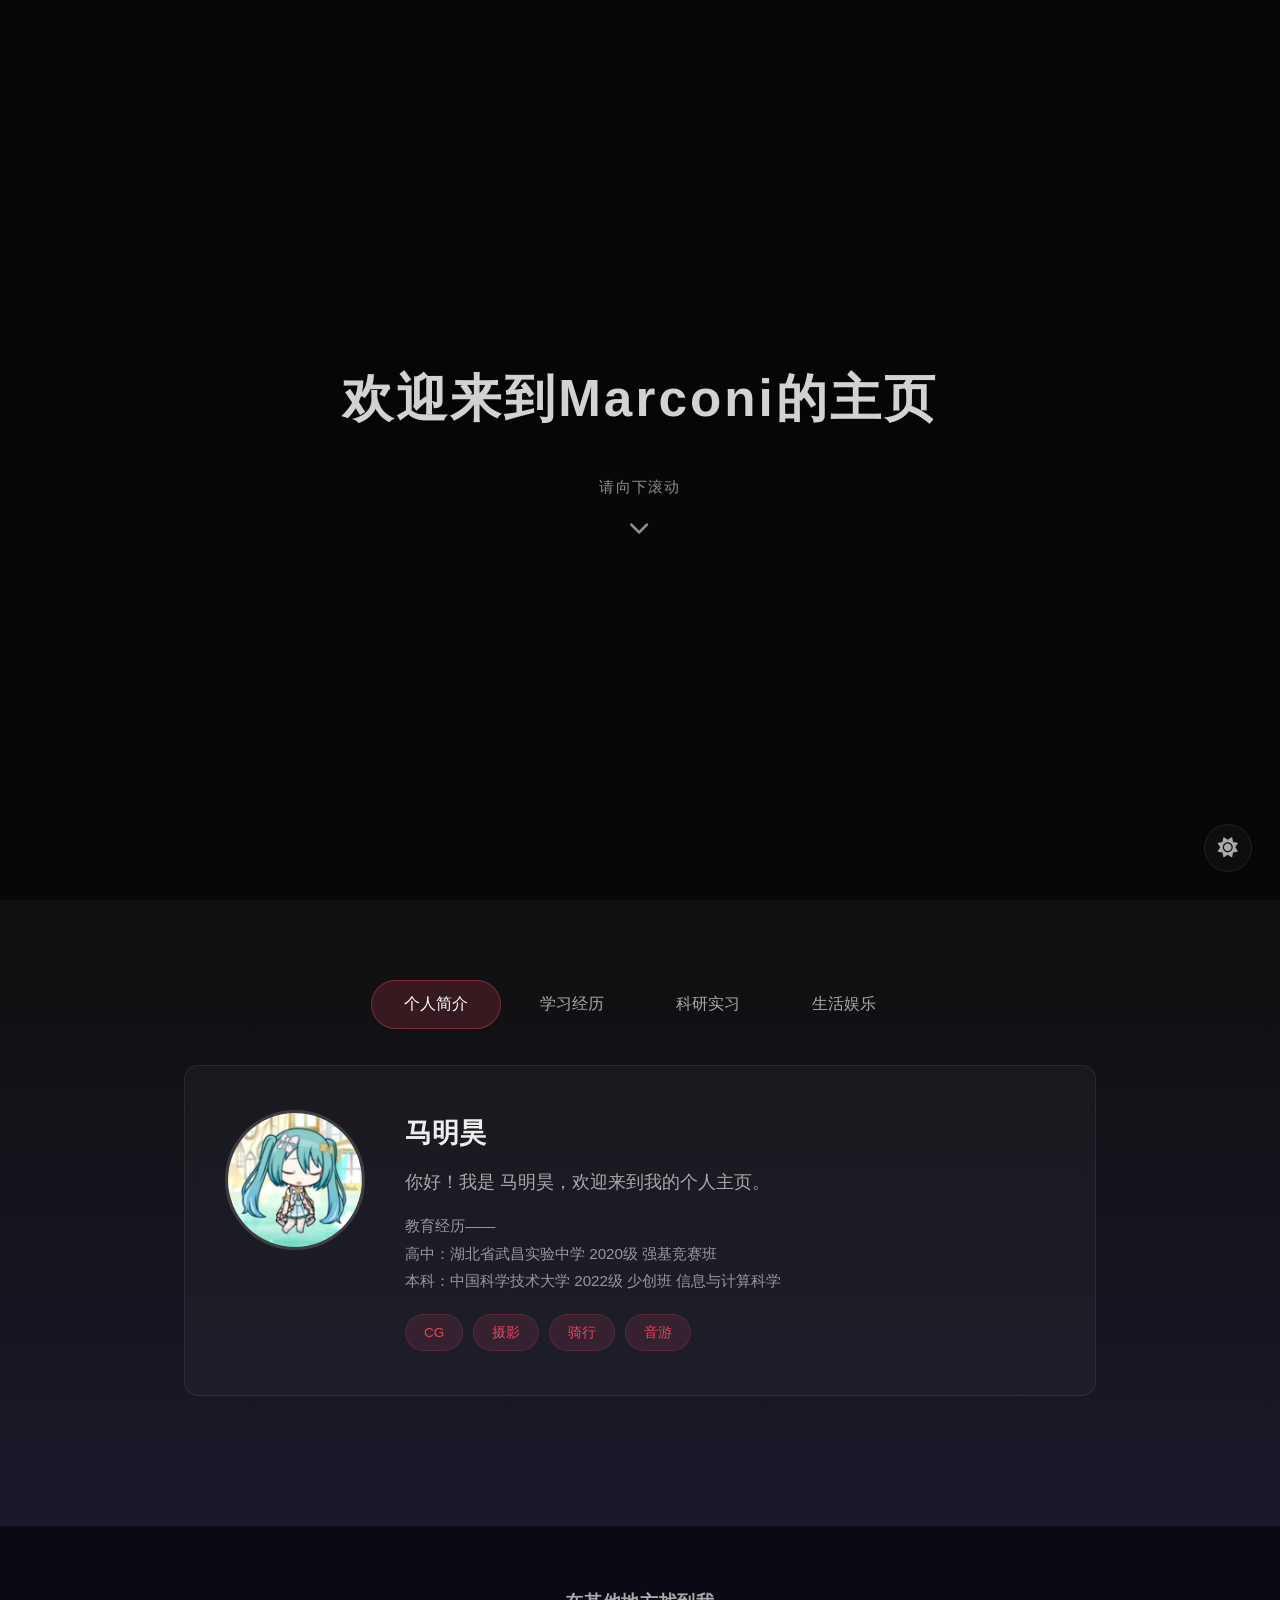
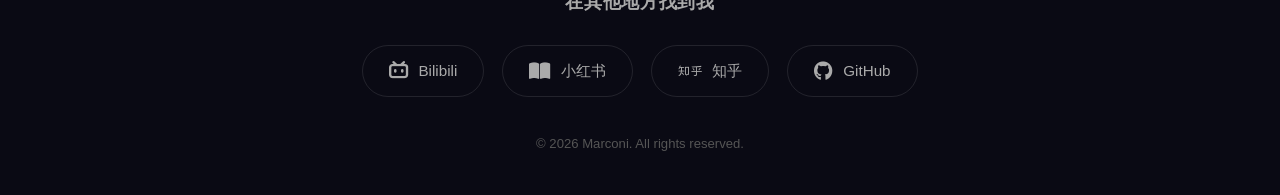
==== index.html @ 72df7ce9 "初始化个人主页，添加基本结构和样式文件" ====
<!DOCTYPE html>
<html lang="zh-CN">
<head>
    <meta charset="UTF-8">
    <meta name="viewport" content="width=device-width, initial-scale=1.0">
    <title>Marconi 的个人主页</title>
    <link rel="stylesheet" href="css/style.css">
    <link rel="stylesheet" href="https://cdnjs.cloudflare.com/ajax/libs/font-awesome/6.5.1/css/all.min.css">
</head>
<body>

    <!-- ========== Hero 首屏 ========== -->
    <section class="hero" id="hero">
        <div class="hero-overlay"></div>
        <div class="hero-content">
            <h1 class="hero-title">欢迎来到Marconi的主页</h1>
            <p class="hero-hint">
                请向下滚动
                <span class="scroll-arrow"><i class="fas fa-chevron-down"></i></span>
            </p>
        </div>
    </section>

    <!-- ========== 标签页区域 ========== -->
    <section class="tabs-section" id="content">
        <div class="container">
            <div class="tabs">
                <button class="tab-btn active" data-tab="profile">个人简介</button>
                <button class="tab-btn" data-tab="education">学习经历</button>
                <button class="tab-btn" data-tab="research">科研实习</button>
                <button class="tab-btn" data-tab="life">生活娱乐</button>
            </div>
            <div class="tab-content-wrapper">
                <!-- 个人简介 -->
                <div class="tab-pane active" id="profile">
                    <div class="profile-card">
                        <div class="profile-avatar">
                            <img src="images/avatar.jpg" alt="头像">
                        </div>
                        <div class="profile-info">
                            <h2>马明昊</h2>
                            <p class="profile-bio" id="profileBio"></p>
                            <p class="profile-detail" id="profileDetail"></p>
                            <div class="profile-tags">
                                <span class="tag">CG</span>
                                <span class="tag">摄影</span>
                                <span class="tag">骑行</span>
                                <span class="tag">音游</span>
                            </div>
                        </div>
                    </div>
                </div>
                <!-- 学习经历 -->
                <div class="tab-pane" id="education">
                    <div class="placeholder-content">
                        <i class="fas fa-graduation-cap placeholder-icon"></i>
                        <p>学习经历内容即将更新，敬请期待...</p>
                    </div>
                </div>
                <!-- 科研实习 -->
                <div class="tab-pane" id="research">
                    <div class="placeholder-content">
                        <i class="fas fa-flask placeholder-icon"></i>
                        <p>科研实习内容即将更新，敬请期待...</p>
                    </div>
                </div>
                <!-- 生活娱乐 -->
                <div class="tab-pane" id="life">
                    <div class="placeholder-content">
                        <i class="fas fa-gamepad placeholder-icon"></i>
                        <p>生活娱乐内容即将更新，敬请期待...</p>
                    </div>
                </div>
            </div>
        </div>
    </section>

    <!-- ========== 页脚 - 社交媒体 ========== -->
    <footer class="site-footer">
        <div class="container">
            <h3 class="footer-title">在其他地方找到我</h3>
            <div class="social-links">
                <a href="https://space.bilibili.com/453993985" target="_blank" rel="noopener" class="social-link bilibili">
                    <i class="fab fa-bilibili"></i>
                    <span>Bilibili</span>
                </a>
                <a href="https://www.xiaohongshu.com/user/profile/616ede5e0000000002023e08" target="_blank" rel="noopener" class="social-link xiaohongshu">
                    <i class="fas fa-book-open"></i>
                    <span>小红书</span>
                </a>
                <a href="https://www.zhihu.com/people/hao-zi-marconi" target="_blank" rel="noopener" class="social-link zhihu">
                    <i class="fab fa-zhihu"></i>
                    <span>知乎</span>
                </a>
                <a href="https://github.com/marconik" target="_blank" rel="noopener" class="social-link github">
                    <i class="fab fa-github"></i>
                    <span>GitHub</span>
                </a>
            </div>
            <p class="footer-copy">&copy; 2026 Marconi. All rights reserved.</p>
        </div>
    </footer>

    <!-- 主题切换按钮 -->
    <button class="theme-toggle" id="themeToggle" aria-label="切换日间/夜间模式" title="切换日间/夜间模式">
        <i class="fas fa-sun"></i>
    </button>

    <script src="js/main.js"></script>
</body>
</html>
---- css/style.css ----
/* ============================================
   全局样式 & CSS 变量
   ============================================ */
:root {
    /* 深色主题（默认） */
    --color-bg: #0f0f0f;
    --color-surface: #1a1a2e;
    --color-primary: #e94560;
    --color-text: #eee;
    --color-text-muted: #aaa;
    --color-text-dim: #999;
    --color-text-inverse: #1a1a1a;
    --color-border: rgba(255, 255, 255, 0.08);
    --color-border-strong: rgba(255, 255, 255, 0.15);
    --color-overlay: rgba(0, 0, 0, 0.55);
    --color-card-bg: rgba(255, 255, 255, 0.03);
    --color-tag-bg: rgba(233, 69, 96, 0.12);
    --color-tag-border: rgba(233, 69, 96, 0.2);
    --color-footer-bg: #0a0a14;
    --color-footer-copy: #555;
    --color-tab-hover-bg: rgba(255, 255, 255, 0.06);
    --color-tab-active-bg: rgba(233, 69, 96, 0.18);
    --color-tab-active-border: rgba(233, 69, 96, 0.4);
    --color-tab-text-active: #fff;
    --color-social-border: rgba(255, 255, 255, 0.1);
    --color-social-hover-border: rgba(255, 255, 255, 0.25);
    --color-social-text-hover: #fff;
    --color-placeholder-bg: rgba(255, 255, 255, 0.02);
    --gradient-tabs: linear-gradient(180deg, rgba(15, 15, 15, 0.9) 0%, rgba(26, 26, 46, 0.9) 100%);

    --font-sans: "PingFang SC", "Hiragino Sans GB", "Microsoft YaHei", "Noto Sans SC", sans-serif;
    --transition-fast: 0.25s ease;
    --transition-smooth: 0.4s cubic-bezier(0.4, 0, 0.2, 1);
    --radius: 14px;
    --max-width: 960px;
}

/* 日间主题 */
[data-theme="light"] {
    --color-bg: #f5f5f7;
    --color-surface: #ffffff;
    --color-text: #1a1a1a;
    --color-text-muted: #555;
    --color-text-dim: #888;
    --color-text-inverse: #eee;
    --color-border: rgba(0, 0, 0, 0.08);
    --color-border-strong: rgba(0, 0, 0, 0.12);
    --color-overlay: rgba(0, 0, 0, 0.45);
    --color-card-bg: rgba(0, 0, 0, 0.02);
    --color-tag-bg: rgba(233, 69, 96, 0.08);
    --color-tag-border: rgba(233, 69, 96, 0.18);
    --color-footer-bg: #e8e8ed;
    --color-footer-copy: #999;
    --color-tab-hover-bg: rgba(0, 0, 0, 0.04);
    --color-tab-active-bg: rgba(233, 69, 96, 0.1);
    --color-tab-active-border: rgba(233, 69, 96, 0.35);
    --color-tab-text-active: #1a1a1a;
    --color-social-border: rgba(0, 0, 0, 0.1);
    --color-social-hover-border: rgba(0, 0, 0, 0.2);
    --color-social-text-hover: #1a1a1a;
    --color-placeholder-bg: rgba(0, 0, 0, 0.02);
    --gradient-tabs: linear-gradient(180deg, rgba(245, 245, 247, 0.9) 0%, rgba(255, 255, 255, 0.9) 100%);
}

* {
    margin: 0;
    padding: 0;
    box-sizing: border-box;
}

html {
    scroll-behavior: smooth;
}

body {
    font-family: var(--font-sans);
    background: var(--color-bg);
    color: var(--color-text);
    line-height: 1.7;
    -webkit-font-smoothing: antialiased;
}

.container {
    max-width: var(--max-width);
    margin: 0 auto;
    padding: 0 24px;
}

/* ============================================
   Hero 首屏
   ============================================ */
.hero {
    position: relative;
    height: 100vh;
    min-height: 600px;
    display: flex;
    align-items: center;
    justify-content: center;
    background: url('../images/hero-bg.jpg') center/cover no-repeat;
    background-attachment: fixed;
    overflow: hidden;
}

.hero-overlay {
    position: absolute;
    inset: 0;
    background: var(--color-overlay);
    z-index: 1;
}

.hero-content {
    position: relative;
    z-index: 2;
    text-align: center;
    padding: 0 20px;
}

/* 渐变出现的标题 */
.hero-title {
    font-size: clamp(1.8rem, 5vw, 3.2rem);
    font-weight: 700;
    color: rgba(255, 255, 255, 0.82);
    letter-spacing: 0.06em;
    text-shadow: 0 2px 20px rgba(0, 0, 0, 0.5);
    opacity: 0;
    transform: translateY(30px);
    animation: fadeInUp 1.2s cubic-bezier(0.25, 0.46, 0.45, 0.94) forwards;
}

/* 向下滚动提示 */
.hero-hint {
    margin-top: 32px;
    font-size: 0.95rem;
    color: rgba(255, 255, 255, 0.55);
    letter-spacing: 0.08em;
    opacity: 0;
    animation: fadeInUp 1.2s 0.6s cubic-bezier(0.25, 0.46, 0.45, 0.94) forwards;
}

.scroll-arrow {
    display: block;
    margin-top: 10px;
    font-size: 1.3rem;
    animation: bounce 2s ease-in-out infinite;
}

@keyframes fadeInUp {
    from {
        opacity: 0;
        transform: translateY(30px);
    }
    to {
        opacity: 1;
        transform: translateY(0);
    }
}

@keyframes bounce {
    0%, 20%, 50%, 80%, 100% {
        transform: translateY(0);
    }
    40% {
        transform: translateY(10px);
    }
    60% {
        transform: translateY(5px);
    }
}

/* ============================================
   标签页区域
   ============================================ */
.tabs-section {
    padding: 80px 0 100px;
    background: var(--gradient-tabs);
}

/* 标签栏 */
.tabs {
    display: flex;
    justify-content: center;
    gap: 6px;
    margin-bottom: 36px;
    flex-wrap: wrap;
}

.tab-btn {
    position: relative;
    padding: 13px 32px;
    font-size: 1rem;
    font-family: var(--font-sans);
    font-weight: 500;
    color: var(--color-text-muted);
    background: transparent;
    border: 1px solid transparent;
    border-radius: 50px;
    cursor: pointer;
    transition: color var(--transition-fast), background var(--transition-fast), border-color var(--transition-fast);
    outline: none;
}

.tab-btn:hover {
    color: var(--color-tab-text-active);
    background: var(--color-tab-hover-bg);
}

.tab-btn.active {
    color: var(--color-tab-text-active);
    background: var(--color-tab-active-bg);
    border-color: var(--color-tab-active-border);
}

/* 内容窗格 */
.tab-content-wrapper {
    position: relative;
    min-height: 360px;
}

.tab-pane {
    display: none;
    animation: fadeSlideIn 0.45s ease;
}

.tab-pane.active {
    display: block;
}

@keyframes fadeSlideIn {
    from {
        opacity: 0;
        transform: translateY(16px);
    }
    to {
        opacity: 1;
        transform: translateY(0);
    }
}

/* ============================================
   个人简介卡片
   ============================================ */
.profile-card {
    display: flex;
    gap: 40px;
    align-items: flex-start;
    background: var(--color-card-bg);
    border: 1px solid var(--color-border);
    border-radius: var(--radius);
    padding: 44px 40px;
    backdrop-filter: blur(6px);
}

.profile-avatar {
    flex-shrink: 0;
    width: 140px;
    height: 140px;
    border-radius: 50%;
    overflow: hidden;
    border: 3px solid var(--color-border-strong);
}

.profile-avatar img {
    width: 100%;
    height: 100%;
    object-fit: cover;
    display: block;
}

.profile-info h2 {
    font-size: 1.7rem;
    font-weight: 700;
    margin-bottom: 12px;
}

.profile-bio {
    font-size: 1.1rem;
    color: var(--color-text-muted);
    margin-bottom: 14px;
}

.profile-detail {
    font-size: 0.95rem;
    color: var(--color-text-dim);
    line-height: 1.8;
    margin-bottom: 20px;
}

.profile-tags {
    display: flex;
    flex-wrap: wrap;
    gap: 10px;
}

.tag {
    padding: 6px 18px;
    font-size: 0.85rem;
    border-radius: 50px;
    background: var(--color-tag-bg);
    color: var(--color-primary);
    border: 1px solid var(--color-tag-border);
}

/* ============================================
   占位内容（其他标签页）
   ============================================ */
.placeholder-content {
    display: flex;
    flex-direction: column;
    align-items: center;
    justify-content: center;
    padding: 80px 20px;
    color: var(--color-text-muted);
    background: var(--color-placeholder-bg);
    border: 1px solid var(--color-border);
    border-radius: var(--radius);
}

.placeholder-icon {
    font-size: 3rem;
    margin-bottom: 20px;
    opacity: 0.35;
}

.placeholder-content p {
    font-size: 1.05rem;
}

/* ============================================
   页脚
   ============================================ */
.site-footer {
    padding: 60px 0 40px;
    text-align: center;
    background: var(--color-footer-bg);
    border-top: 1px solid var(--color-border);
}

.footer-title {
    font-size: 1.15rem;
    font-weight: 600;
    margin-bottom: 28px;
    color: var(--color-text-muted);
    letter-spacing: 0.04em;
}

.social-links {
    display: flex;
    justify-content: center;
    flex-wrap: wrap;
    gap: 18px;
    margin-bottom: 36px;
}

.social-link {
    display: flex;
    align-items: center;
    gap: 10px;
    padding: 12px 26px;
    font-size: 0.95rem;
    font-weight: 500;
    color: var(--color-text-muted);
    text-decoration: none;
    border-radius: 50px;
    border: 1px solid var(--color-social-border);
    transition: all var(--transition-fast);
}

.social-link i {
    font-size: 1.2rem;
}

.social-link:hover {
    color: var(--color-social-text-hover);
    border-color: var(--color-social-hover-border);
    transform: translateY(-2px);
    box-shadow: 0 8px 24px rgba(0, 0, 0, 0.3);
}

/* 各平台悬浮色 */
.social-link.bilibili:hover {
    background: rgba(251, 114, 153, 0.15);
    border-color: rgba(251, 114, 153, 0.5);
    color: #fb7299;
}

.social-link.xiaohongshu:hover {
    background: rgba(255, 36, 66, 0.15);
    border-color: rgba(255, 36, 66, 0.5);
    color: #ff2442;
}

.social-link.zhihu:hover {
    background: rgba(0, 102, 255, 0.15);
    border-color: rgba(0, 102, 255, 0.5);
    color: #06f;
}

.social-link.github:hover {
    background: rgba(255, 255, 255, 0.12);
    border-color: rgba(255, 255, 255, 0.4);
    color: var(--color-social-text-hover);
}

.footer-copy {
    font-size: 0.82rem;
    color: var(--color-footer-copy);
}

/* ============================================
   主题切换按钮（右下角固定）
   ============================================ */
.theme-toggle {
    position: fixed;
    bottom: 28px;
    right: 28px;
    z-index: 999;
    width: 48px;
    height: 48px;
    border-radius: 50%;
    border: 1px solid var(--color-border);
    background: var(--color-card-bg);
    color: var(--color-text-muted);
    font-size: 1.25rem;
    cursor: pointer;
    display: flex;
    align-items: center;
    justify-content: center;
    backdrop-filter: blur(10px);
    -webkit-backdrop-filter: blur(10px);
    transition: all var(--transition-smooth);
    box-shadow: 0 4px 16px rgba(0, 0, 0, 0.15);
}

.theme-toggle:hover {
    color: var(--color-text);
    border-color: var(--color-border-strong);
    transform: scale(1.08);
    box-shadow: 0 6px 24px rgba(0, 0, 0, 0.25);
}

.theme-toggle i {
    transition: transform 0.4s ease;
}

.theme-toggle.spin i {
    transform: rotate(180deg);
}

/* ============================================
   响应式
   ============================================ */
@media (max-width: 768px) {
    .hero {
        background-attachment: scroll;
    }

    .tabs {
        gap: 4px;
    }

    .tab-btn {
        padding: 10px 20px;
        font-size: 0.9rem;
    }

    .profile-card {
        flex-direction: column;
        align-items: center;
        text-align: center;
        padding: 32px 24px;
        gap: 24px;
    }

    .profile-avatar {
        width: 110px;
        height: 110px;
    }

    .profile-tags {
        justify-content: center;
    }

    .social-links {
        gap: 12px;
    }

    .social-link {
        padding: 10px 18px;
        font-size: 0.85rem;
    }
}
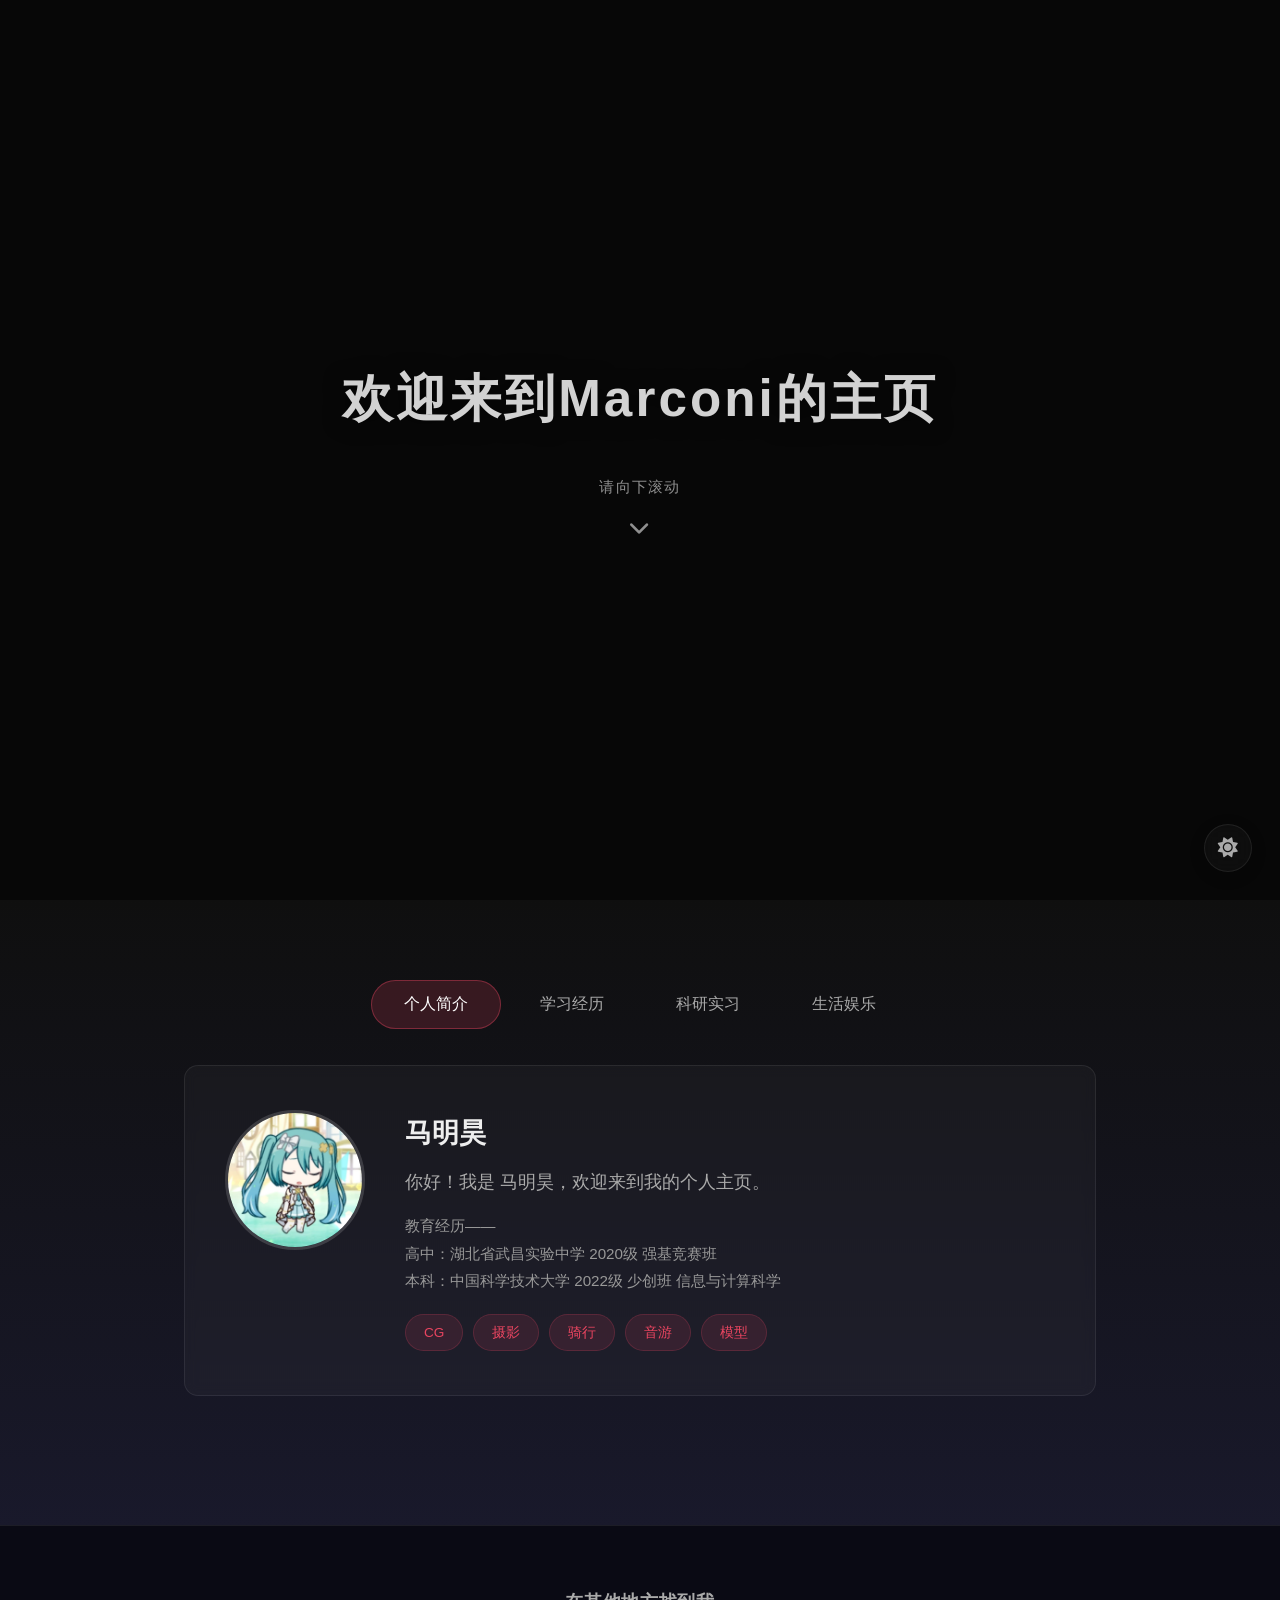
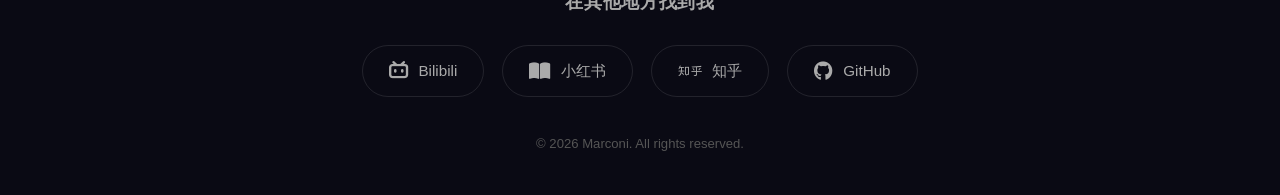
==== commit 2324c04c: "modified:   index.html" ====
--- a/index.html
+++ b/index.html
@@ -46,16 +46,14 @@
                                 <span class="tag">摄影</span>
                                 <span class="tag">骑行</span>
                                 <span class="tag">音游</span>
+                                <span class="tag">模型</span>
                             </div>
                         </div>
                     </div>
                 </div>
-                <!-- 学习经历 -->
+                <!-- 学习经历（博客列表） -->
                 <div class="tab-pane" id="education">
-                    <div class="placeholder-content">
-                        <i class="fas fa-graduation-cap placeholder-icon"></i>
-                        <p>学习经历内容即将更新，敬请期待...</p>
-                    </div>
+                    <div class="blog-list" id="blogList"></div>
                 </div>
                 <!-- 科研实习 -->
                 <div class="tab-pane" id="research">
--- a/css/style.css
+++ b/css/style.css
@@ -326,6 +326,141 @@
 }
 
 /* ============================================
+   博客列表（学习经历）
+   ============================================ */
+.blog-list {
+    column-count: 2;
+    column-gap: 40px;
+    padding: 10px 0;
+}
+
+/* 月份分组 */
+.blog-month-group {
+    break-inside: avoid;
+    margin-bottom: 36px;
+    background: var(--color-card-bg);
+    border: 1px solid var(--color-border);
+    border-radius: var(--radius);
+    padding: 24px 28px 20px;
+}
+
+.blog-month-title {
+    font-size: 1.1rem;
+    font-weight: 700;
+    color: var(--color-primary);
+    margin-bottom: 16px;
+    padding-bottom: 10px;
+    border-bottom: 1px solid var(--color-border);
+    letter-spacing: 0.03em;
+}
+
+/* 单篇博客条目 */
+.blog-item {
+    display: flex;
+    justify-content: space-between;
+    align-items: baseline;
+    padding: 10px 0;
+    border-bottom: 1px dashed var(--color-border);
+    gap: 12px;
+}
+
+.blog-item:last-child {
+    border-bottom: none;
+    padding-bottom: 0;
+}
+
+/* 左侧：序号 + 标题 */
+.blog-item-left {
+    display: flex;
+    align-items: baseline;
+    gap: 8px;
+    flex-shrink: 1;
+    min-width: 0;
+}
+
+.blog-number {
+    font-size: 0.9rem;
+    color: var(--color-text-dim);
+    flex-shrink: 0;
+}
+
+.blog-title {
+    font-size: 0.95rem;
+    font-weight: 700;
+    color: var(--color-text);
+    text-decoration: none;
+    transition: color var(--transition-fast);
+    white-space: nowrap;
+    overflow: hidden;
+    text-overflow: ellipsis;
+}
+
+.blog-title:hover {
+    color: var(--color-primary);
+}
+
+/* 右侧：日期 + 状态 */
+.blog-item-right {
+    display: flex;
+    align-items: center;
+    gap: 14px;
+    flex-shrink: 0;
+}
+
+.blog-date {
+    font-size: 0.82rem;
+    color: var(--color-text-dim);
+}
+
+/* 博客状态标签 */
+.blog-status {
+    font-size: 0.78rem;
+    padding: 2px 12px;
+    border-radius: 50px;
+    font-weight: 500;
+    white-space: nowrap;
+}
+
+.status-writing {
+    background: rgba(255, 193, 7, 0.12);
+    color: #ffc107;
+    border: 1px solid rgba(255, 193, 7, 0.25);
+}
+
+.status-completed {
+    background: rgba(76, 175, 80, 0.12);
+    color: #4caf50;
+    border: 1px solid rgba(76, 175, 80, 0.25);
+}
+
+.status-offline {
+    background: rgba(158, 158, 158, 0.12);
+    color: #9e9e9e;
+    border: 1px solid rgba(158, 158, 158, 0.25);
+}
+
+/* 响应式：小屏单列 */
+@media (max-width: 768px) {
+    .blog-list {
+        column-count: 1;
+    }
+
+    .blog-month-group {
+        padding: 18px 16px 14px;
+    }
+
+    .blog-item {
+        flex-direction: column;
+        align-items: flex-start;
+        gap: 4px;
+    }
+
+    .blog-item-right {
+        padding-left: 22px;
+    }
+}
+
+/* ============================================
    页脚
    ============================================ */
 .site-footer {
